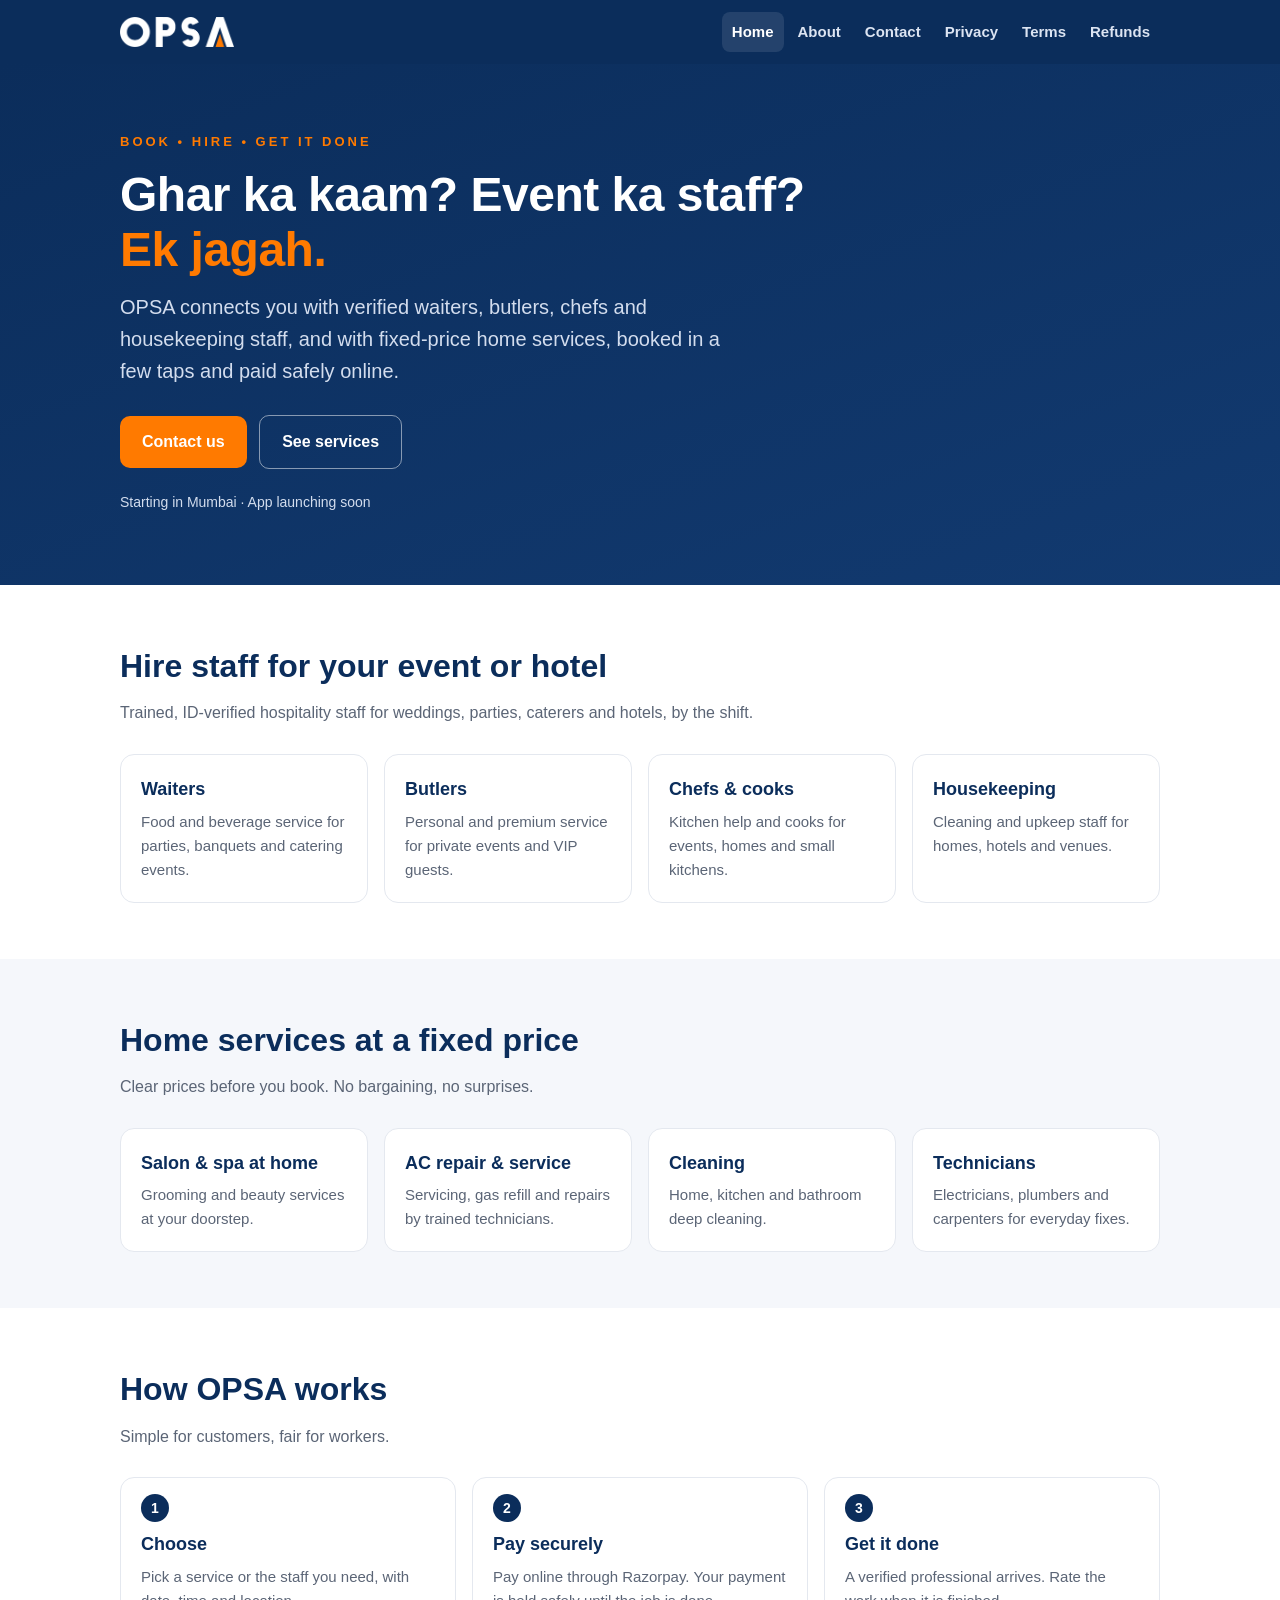
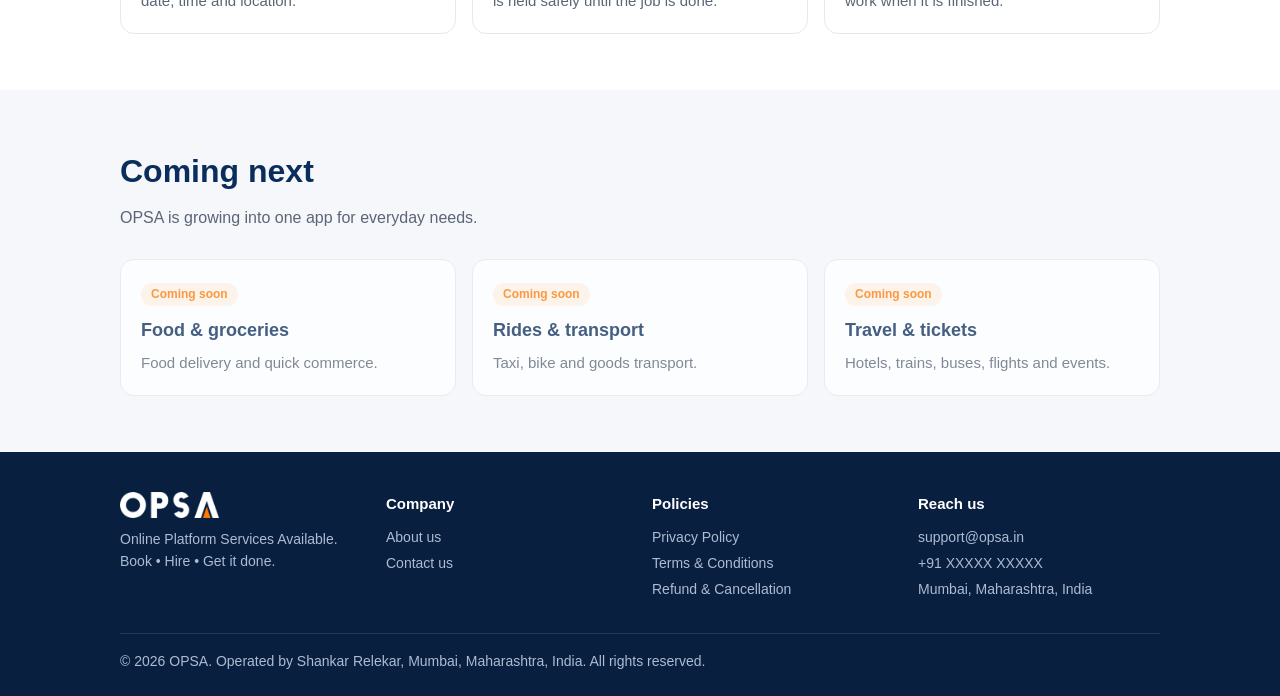
==== index.html @ ea5146d2 "Add OPSA website (home, about, contact, policies) Co-Authored-By: Claude Opus 5.5 <noreply@anthropic" ====
<!doctype html>
<html lang="en">
<head>
<meta charset="utf-8">
<meta name="viewport" content="width=device-width,initial-scale=1">
<title>OPSA | Book, hire and get it done</title>
<meta name="description" content="OPSA lets you book verified hospitality staff and fixed-price home services in a few taps.">
<link rel="icon" href="assets/favicon.png">
<link rel="apple-touch-icon" href="assets/apple-touch-icon.png">
<link rel="stylesheet" href="style.css">
</head>
<body>
<header class="site"><div class="wrap">
  <a class="brand" href="index.html" aria-label="OPSA home"><img src="assets/logo-white.png" alt="OPSA"></a>
  <button class="menu-btn" onclick="document.querySelector('nav.main').classList.toggle('open')">Menu</button>
  <nav class="main"><a href="index.html" aria-current="page">Home</a><a href="about.html">About</a><a href="contact.html">Contact</a><a href="privacy.html">Privacy</a><a href="terms.html">Terms</a><a href="refund.html">Refunds</a></nav>
</div></header>
<main>

<section class="hero"><div class="wrap">
  <div class="tagline">BOOK &bull; HIRE &bull; GET IT DONE</div>
  <h1>Ghar ka kaam? Event ka staff?<br><span>Ek jagah.</span></h1>
  <p class="lead">OPSA connects you with verified waiters, butlers, chefs and housekeeping staff, and with
  fixed-price home services, booked in a few taps and paid safely online.</p>
  <a class="btn" href="contact.html">Contact us</a>
  <a class="btn ghost" href="#services">See services</a>
  <div class="badge">Starting in Mumbai &middot; App launching soon</div>
</div></section>

<section id="services"><div class="wrap">
  <h2>Hire staff for your event or hotel</h2>
  <p class="sub">Trained, ID-verified hospitality staff for weddings, parties, caterers and hotels, by the shift.</p>
  <div class="grid">
    <div class="card"><h3>Waiters</h3><p>Food and beverage service for parties, banquets and catering events.</p></div>
    <div class="card"><h3>Butlers</h3><p>Personal and premium service for private events and VIP guests.</p></div>
    <div class="card"><h3>Chefs &amp; cooks</h3><p>Kitchen help and cooks for events, homes and small kitchens.</p></div>
    <div class="card"><h3>Housekeeping</h3><p>Cleaning and upkeep staff for homes, hotels and venues.</p></div>
  </div>
</div></section>

<section class="alt"><div class="wrap">
  <h2>Home services at a fixed price</h2>
  <p class="sub">Clear prices before you book. No bargaining, no surprises.</p>
  <div class="grid">
    <div class="card"><h3>Salon &amp; spa at home</h3><p>Grooming and beauty services at your doorstep.</p></div>
    <div class="card"><h3>AC repair &amp; service</h3><p>Servicing, gas refill and repairs by trained technicians.</p></div>
    <div class="card"><h3>Cleaning</h3><p>Home, kitchen and bathroom deep cleaning.</p></div>
    <div class="card"><h3>Technicians</h3><p>Electricians, plumbers and carpenters for everyday fixes.</p></div>
  </div>
</div></section>

<section><div class="wrap">
  <h2>How OPSA works</h2>
  <p class="sub">Simple for customers, fair for workers.</p>
  <div class="steps">
    <div class="card"><h3>Choose</h3><p>Pick a service or the staff you need, with date, time and location.</p></div>
    <div class="card"><h3>Pay securely</h3><p>Pay online through Razorpay. Your payment is held safely until the job is done.</p></div>
    <div class="card"><h3>Get it done</h3><p>A verified professional arrives. Rate the work when it is finished.</p></div>
  </div>
</div></section>

<section class="alt"><div class="wrap">
  <h2>Coming next</h2>
  <p class="sub">OPSA is growing into one app for everyday needs.</p>
  <div class="grid soon">
    <div class="card"><span class="tag">Coming soon</span><h3>Food &amp; groceries</h3><p>Food delivery and quick commerce.</p></div>
    <div class="card"><span class="tag">Coming soon</span><h3>Rides &amp; transport</h3><p>Taxi, bike and goods transport.</p></div>
    <div class="card"><span class="tag">Coming soon</span><h3>Travel &amp; tickets</h3><p>Hotels, trains, buses, flights and events.</p></div>
  </div>
</div></section>

</main>
<footer class="site"><div class="wrap">
  <div class="cols">
    <div><img src="assets/logo-white.png" alt="OPSA"><div>Online Platform Services Available.<br>Book &bull; Hire &bull; Get it done.</div></div>
    <div><h4>Company</h4><a href="about.html">About us</a><a href="contact.html">Contact us</a></div>
    <div><h4>Policies</h4><a href="privacy.html">Privacy Policy</a><a href="terms.html">Terms &amp; Conditions</a><a href="refund.html">Refund &amp; Cancellation</a></div>
    <div><h4>Reach us</h4><a href="mailto:support@opsa.in">support@opsa.in</a><a href="tel:+91XXXXXXXXXX">+91 XXXXX XXXXX</a><span>Mumbai, Maharashtra, India</span></div>
  </div>
  <div class="legal">&copy; 2026 OPSA. Operated by Shankar Relekar, Mumbai, Maharashtra, India. All rights reserved.</div>
</div></footer>
</body>
</html>
---- style.css ----
:root{
  --navy:#0B2D5B; --navy-2:#123A70; --orange:#FF7A00; --orange-dark:#E06A00;
  --ink:#14213D; --muted:#5B6576; --line:#E4E8EF; --bg:#FFFFFF; --soft:#F5F7FB;
}
*{box-sizing:border-box}
html{-webkit-text-size-adjust:100%}
body{margin:0;font-family:-apple-system,BlinkMacSystemFont,"Segoe UI",Roboto,"Helvetica Neue",Arial,sans-serif;color:var(--ink);background:var(--bg);line-height:1.6;font-size:16px}
a{color:var(--navy-2)}
img{max-width:100%;display:block}
.wrap{max-width:1080px;margin:0 auto;padding:0 20px}

/* header */
header.site{background:var(--navy);position:sticky;top:0;z-index:10}
header.site .wrap{display:flex;align-items:center;justify-content:space-between;gap:16px;min-height:64px}
.brand img{height:30px;width:auto}
nav.main{display:flex;gap:4px;flex-wrap:wrap}
nav.main a{color:#DCE4F2;text-decoration:none;font-weight:600;font-size:15px;padding:8px 10px;border-radius:8px}
nav.main a:hover,nav.main a[aria-current="page"]{color:#fff;background:rgba(255,255,255,.1)}
.menu-btn{display:none;background:none;border:1px solid rgba(255,255,255,.3);color:#fff;border-radius:8px;padding:6px 10px;font-size:15px}
@media (max-width:760px){
  .menu-btn{display:block}
  nav.main{display:none;position:absolute;left:0;right:0;top:64px;background:var(--navy);flex-direction:column;padding:8px 20px 16px}
  nav.main.open{display:flex}
}

/* hero */
.hero{background:linear-gradient(160deg,var(--navy) 0%,var(--navy-2) 100%);color:#fff;padding:64px 0 72px}
.hero h1{font-size:clamp(30px,5vw,48px);line-height:1.15;margin:0 0 14px;letter-spacing:-.5px}
.hero h1 span{color:var(--orange)}
.hero p.lead{font-size:clamp(17px,2.2vw,20px);color:#D3DDEE;max-width:620px;margin:0 0 28px}
.tagline{display:inline-block;font-weight:800;letter-spacing:3px;font-size:13px;color:var(--orange);margin-bottom:14px}
.btn{display:inline-block;background:var(--orange);color:#fff;text-decoration:none;font-weight:700;padding:13px 22px;border-radius:10px}
.btn:hover{background:var(--orange-dark)}
.btn.ghost{background:transparent;border:1.5px solid rgba(255,255,255,.5);margin-left:8px}
.badge{display:block;margin-top:22px;font-size:14px;color:#D3DDEE}

/* sections */
section{padding:56px 0}
section.alt{background:var(--soft)}
h2{font-size:clamp(24px,3.4vw,32px);margin:0 0 8px;color:var(--navy)}
.sub{color:var(--muted);margin:0 0 28px;max-width:640px}
.grid{display:grid;gap:16px;grid-template-columns:repeat(auto-fit,minmax(220px,1fr))}
.card{background:#fff;border:1px solid var(--line);border-radius:14px;padding:20px}
.card h3{margin:0 0 6px;font-size:18px;color:var(--navy)}
.card p{margin:0;color:var(--muted);font-size:15px}
.card .tag{display:inline-block;font-size:12px;font-weight:700;color:var(--orange);background:#FFF2E5;border-radius:999px;padding:2px 10px;margin-bottom:10px}
.steps{counter-reset:s;display:grid;gap:16px;grid-template-columns:repeat(auto-fit,minmax(220px,1fr))}
.steps .card{position:relative;padding-top:52px}
.steps .card::before{counter-increment:s;content:counter(s);position:absolute;top:16px;left:20px;width:28px;height:28px;border-radius:50%;background:var(--navy);color:#fff;font-weight:700;display:grid;place-items:center;font-size:14px}
.soon{opacity:.75}

/* legal / text pages */
.page-head{background:var(--navy);color:#fff;padding:40px 0}
.page-head h1{margin:0;font-size:clamp(26px,4vw,38px)}
.page-head p{margin:6px 0 0;color:#C9D4E8}
.prose{max-width:780px;padding:40px 20px 64px;margin:0 auto}
.prose h2{font-size:22px;margin:32px 0 8px}
.prose h3{font-size:18px;margin:22px 0 6px;color:var(--navy)}
.prose ul{padding-left:22px}
.prose li{margin:4px 0}
.note{background:#FFF7EE;border-left:4px solid var(--orange);padding:12px 16px;border-radius:6px;color:#5a3a12;font-size:15px}
table.info{border-collapse:collapse;width:100%;margin:12px 0}
table.info td{border:1px solid var(--line);padding:10px 12px;vertical-align:top}
table.info td:first-child{font-weight:600;width:38%;background:var(--soft)}

/* footer */
footer.site{background:#081F40;color:#AEBBD1;padding:40px 0 24px;font-size:14px}
footer.site .cols{display:grid;gap:24px;grid-template-columns:repeat(auto-fit,minmax(180px,1fr))}
footer.site h4{color:#fff;margin:0 0 10px;font-size:15px}
footer.site a{color:#AEBBD1;text-decoration:none;display:block;margin:4px 0}
footer.site a:hover{color:#fff}
footer.site .legal{border-top:1px solid rgba(255,255,255,.1);margin-top:28px;padding-top:16px}
footer.site img{height:26px;width:auto;margin-bottom:10px}
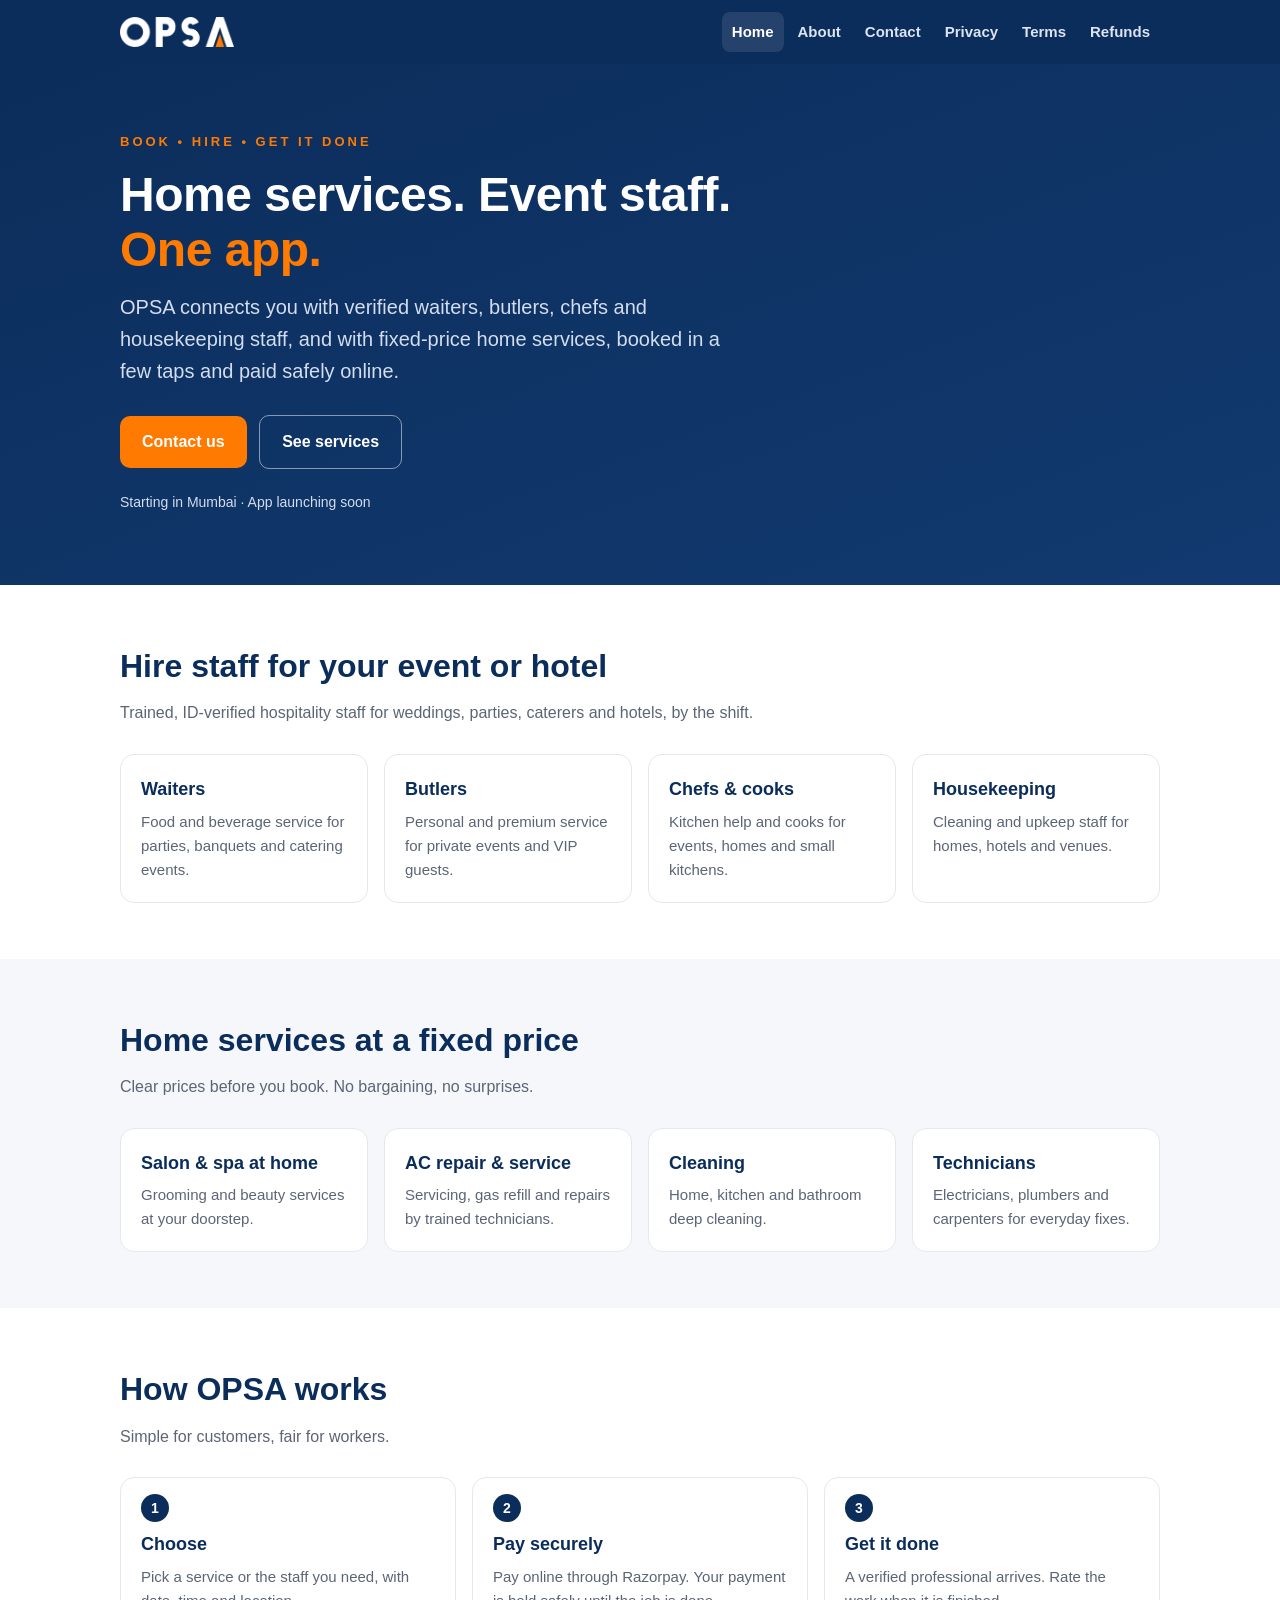
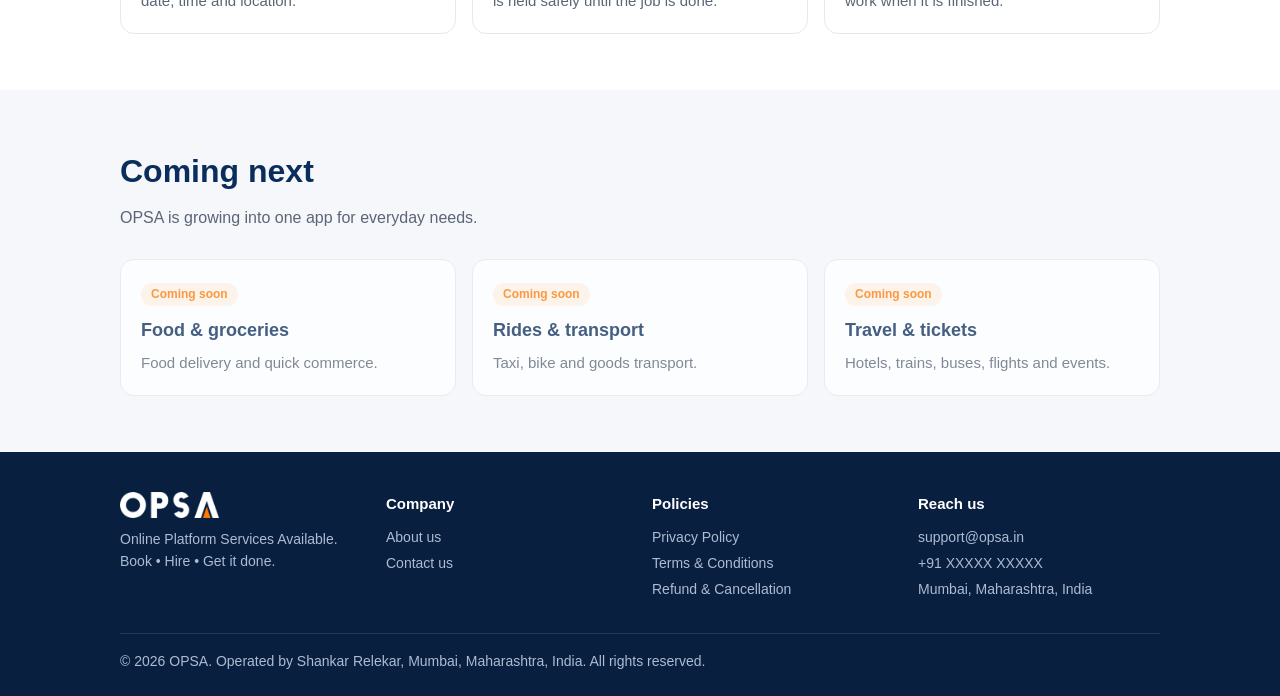
==== commit bb74301c: "Home page headline in English Co-Authored-By: Claude Opus 5.5 <noreply@anthropic.com> Claude-Session" ====
--- a/index.html
+++ b/index.html
@@ -19,7 +19,7 @@
 
 <section class="hero"><div class="wrap">
   <div class="tagline">BOOK &bull; HIRE &bull; GET IT DONE</div>
-  <h1>Ghar ka kaam? Event ka staff?<br><span>Ek jagah.</span></h1>
+  <h1>Home services. Event staff.<br><span>One app.</span></h1>
   <p class="lead">OPSA connects you with verified waiters, butlers, chefs and housekeeping staff, and with
   fixed-price home services, booked in a few taps and paid safely online.</p>
   <a class="btn" href="contact.html">Contact us</a>
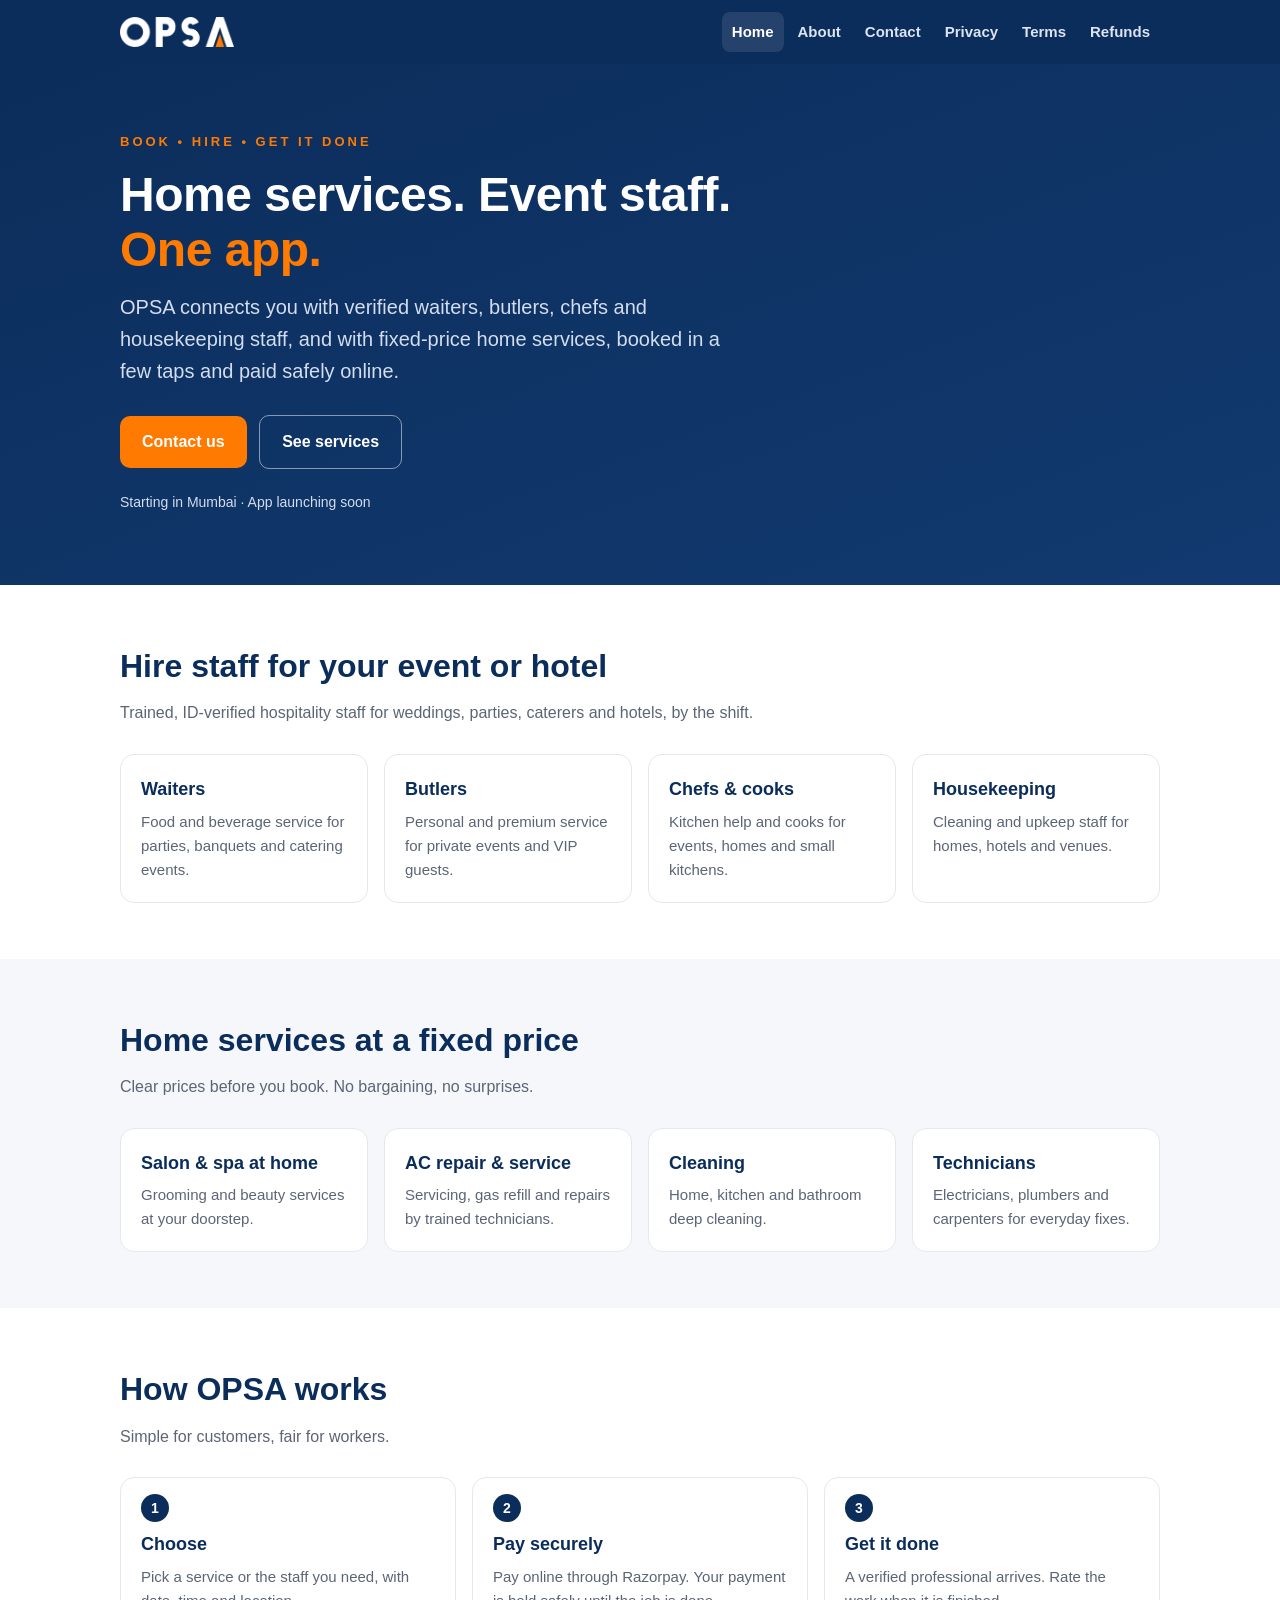
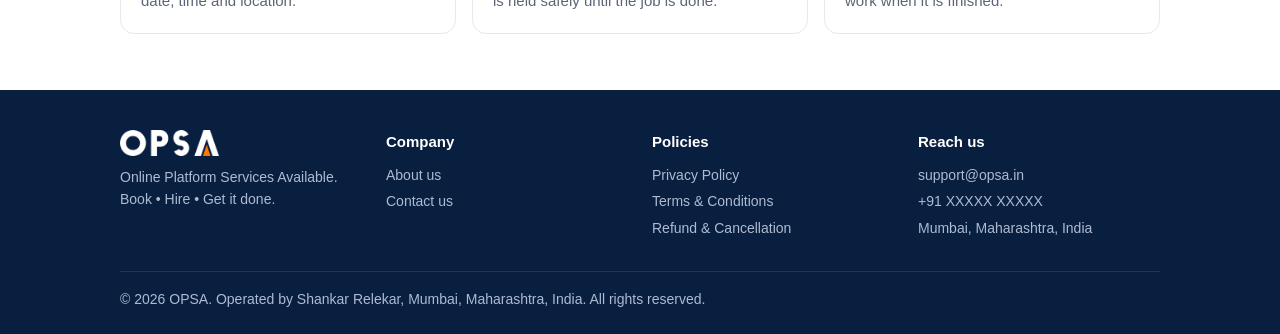
==== commit 94de8faa: "Remove 'Coming next' section from home page Co-Authored-By: Claude Opus 5.5 <noreply@anthropic.com> " ====
--- a/index.html
+++ b/index.html
@@ -59,15 +59,6 @@
   </div>
 </div></section>
 
-<section class="alt"><div class="wrap">
-  <h2>Coming next</h2>
-  <p class="sub">OPSA is growing into one app for everyday needs.</p>
-  <div class="grid soon">
-    <div class="card"><span class="tag">Coming soon</span><h3>Food &amp; groceries</h3><p>Food delivery and quick commerce.</p></div>
-    <div class="card"><span class="tag">Coming soon</span><h3>Rides &amp; transport</h3><p>Taxi, bike and goods transport.</p></div>
-    <div class="card"><span class="tag">Coming soon</span><h3>Travel &amp; tickets</h3><p>Hotels, trains, buses, flights and events.</p></div>
-  </div>
-</div></section>
 
 </main>
 <footer class="site"><div class="wrap">
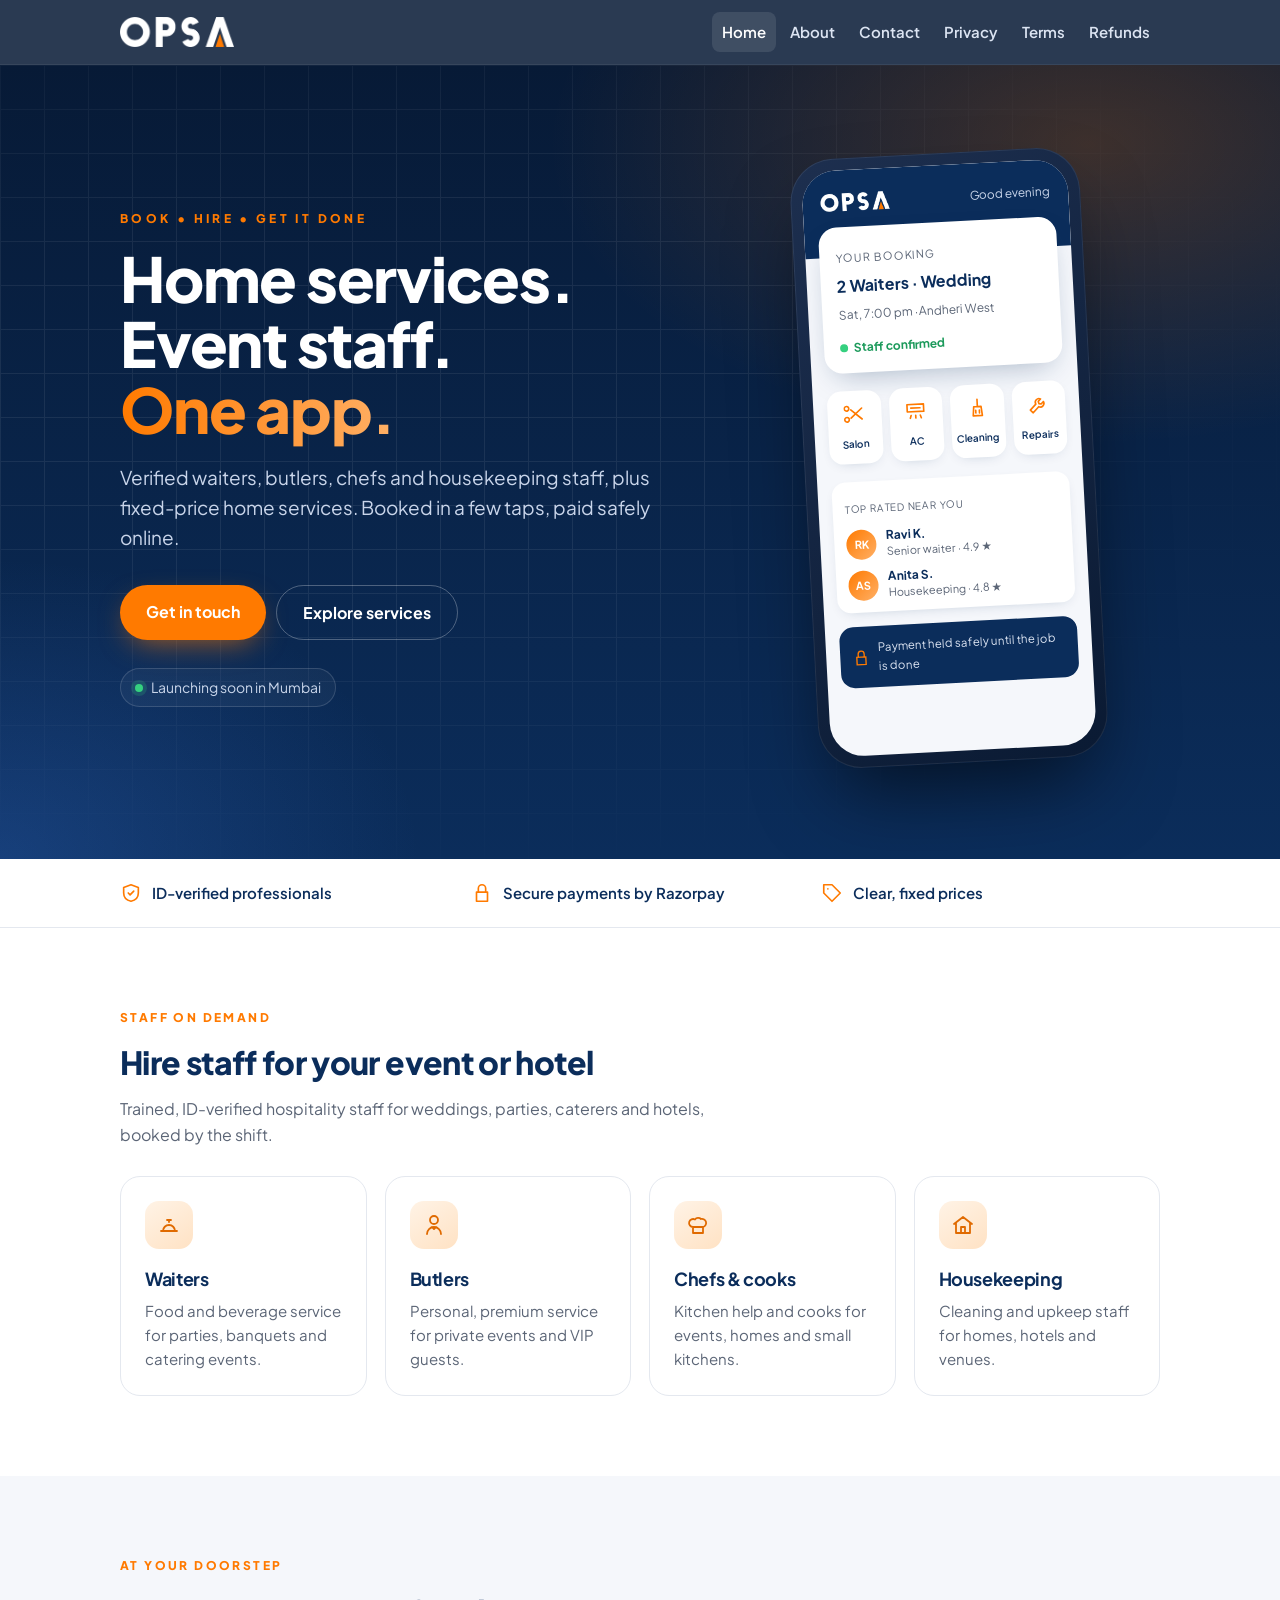
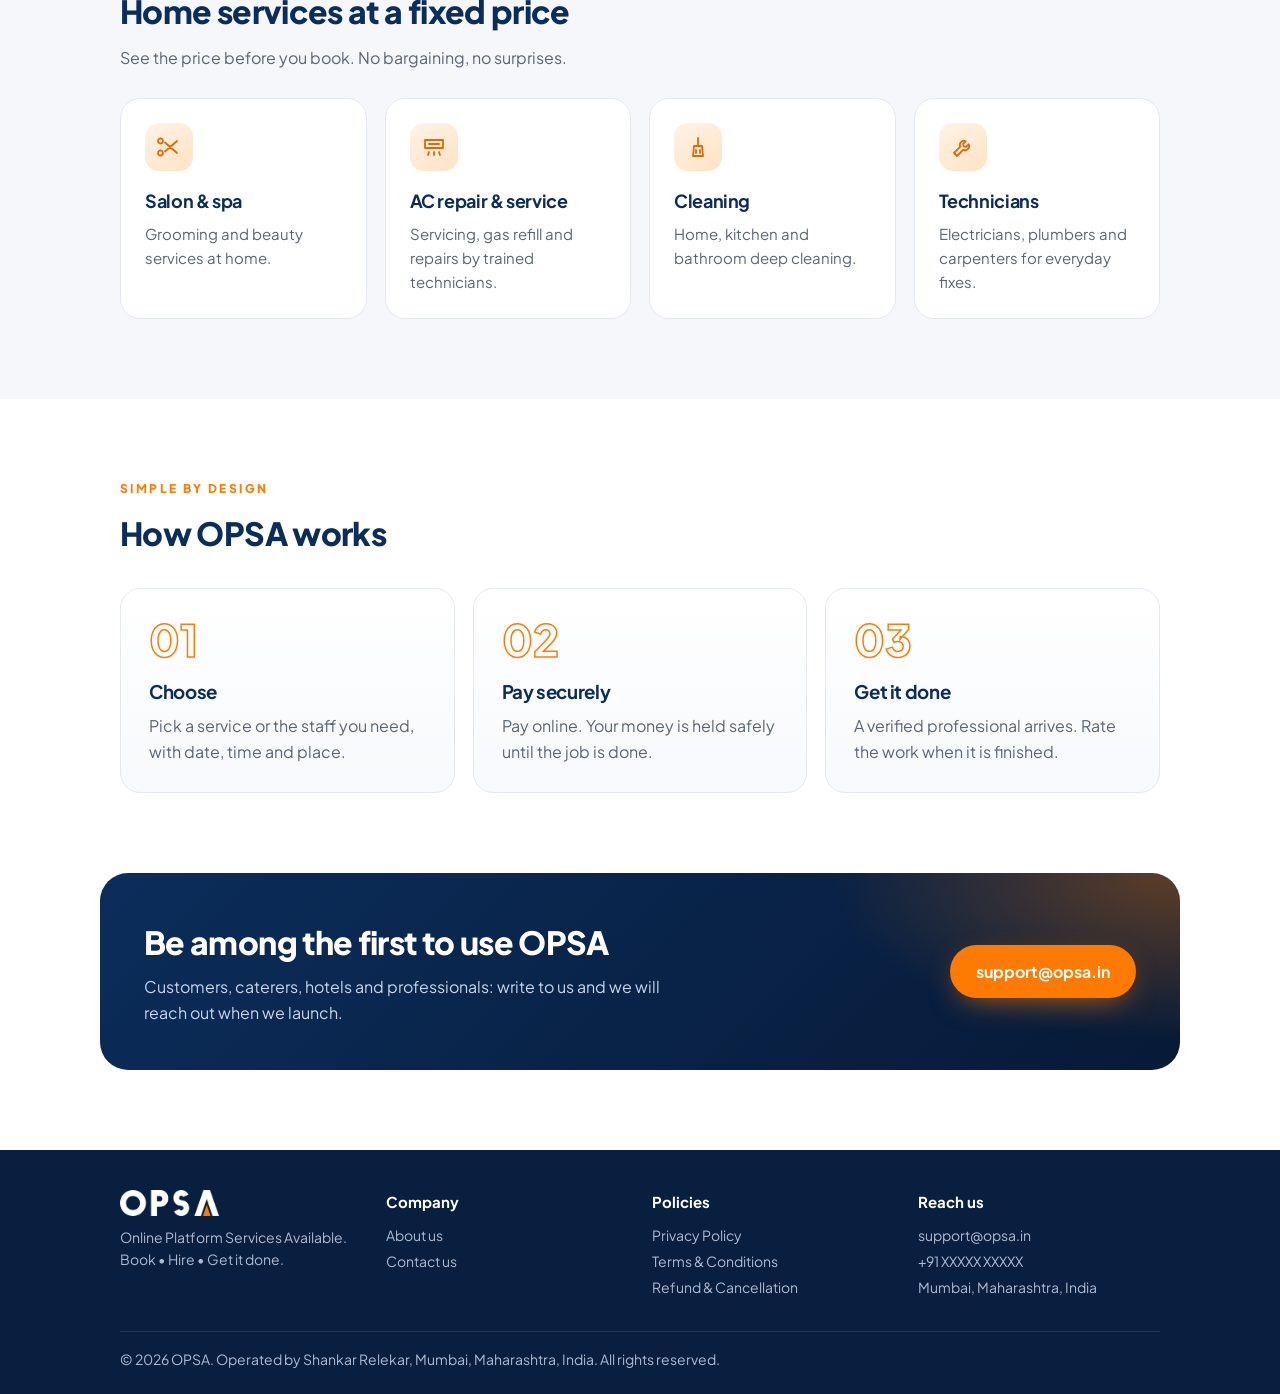
==== commit 5aedf42c: "Premium home page redesign New type (Plus Jakarta Sans), glowing hero with app mockup, trust strip, " ====
--- a/index.html
+++ b/index.html
@@ -7,6 +7,8 @@
 <meta name="description" content="OPSA lets you book verified hospitality staff and fixed-price home services in a few taps.">
 <link rel="icon" href="assets/favicon.png">
 <link rel="apple-touch-icon" href="assets/apple-touch-icon.png">
+<link rel="preconnect" href="https://fonts.googleapis.com"><link rel="preconnect" href="https://fonts.gstatic.com" crossorigin>
+<link href="https://fonts.googleapis.com/css2?family=Plus+Jakarta+Sans:wght@400;500;600;700;800&display=swap" rel="stylesheet">
 <link rel="stylesheet" href="style.css">
 </head>
 <body>
@@ -17,48 +19,67 @@
 </div></header>
 <main>
 
-<section class="hero"><div class="wrap">
-  <div class="tagline">BOOK &bull; HIRE &bull; GET IT DONE</div>
-  <h1>Home services. Event staff.<br><span>One app.</span></h1>
-  <p class="lead">OPSA connects you with verified waiters, butlers, chefs and housekeeping staff, and with
-  fixed-price home services, booked in a few taps and paid safely online.</p>
-  <a class="btn" href="contact.html">Contact us</a>
-  <a class="btn ghost" href="#services">See services</a>
-  <div class="badge">Starting in Mumbai &middot; App launching soon</div>
+<section class="hero2"><div class="wrap hero-grid">
+  <div>
+    <div class="eyebrow">BOOK &bull; HIRE &bull; GET IT DONE</div>
+    <h1>Home services. Event staff.<br><span>One app.</span></h1>
+    <p class="lead">Verified waiters, butlers, chefs and housekeeping staff, plus fixed-price home services. Booked in a few taps, paid safely online.</p>
+    <div class="ctas"><a class="btn" href="contact.html">Get in touch</a><a class="btn ghost" href="#services">Explore services</a></div>
+    <div class="pill"><span class="dot"></span>Launching soon in Mumbai</div>
+  </div>
+  <div class="phone" aria-hidden="true"><div class="screen">
+    <div class="ph-top"><img src="assets/logo-white.png" alt=""><span>Good evening</span></div>
+    <div class="ph-card"><small>Your booking</small><b>2 Waiters &middot; Wedding</b><span>Sat, 7:00 pm &middot; Andheri West</span><div class="ph-status"><i></i>Staff confirmed</div></div>
+    <div class="ph-row"><div><svg viewBox="0 0 24 24" aria-hidden="true"><path d="M6 6a2.5 2.5 0 1 0 0 .01M6 18a2.5 2.5 0 1 0 0 .01M8 7.5L20 18M8 16.5L20 6"/></svg><em>Salon</em></div><div><svg viewBox="0 0 24 24" aria-hidden="true"><path d="M3 5h18v8H3zM7 17l-1 3M12 17v3M17 17l1 3M7 9h10"/></svg><em>AC</em></div><div><svg viewBox="0 0 24 24" aria-hidden="true"><path d="M12 3v8M8 11h8l1 10H7zM10 15v3M14 15v3"/></svg><em>Cleaning</em></div><div><svg viewBox="0 0 24 24" aria-hidden="true"><path d="M14.7 6.3a4 4 0 0 0-5.4 5.4L3 18l3 3 6.3-6.3a4 4 0 0 0 5.4-5.4l-2.6 2.6-2.4-.6-.6-2.4z"/></svg><em>Repairs</em></div></div>
+    <div class="ph-list"><small>Top rated near you</small><div><span class="av">RK</span><p><b>Ravi K.</b><br>Senior waiter &middot; 4.9 &#9733;</p></div><div><span class="av">AS</span><p><b>Anita S.</b><br>Housekeeping &middot; 4.8 &#9733;</p></div></div>
+    <div class="ph-pay"><svg viewBox="0 0 24 24" aria-hidden="true"><path d="M6 11h12v10H6zM8 11V7a4 4 0 0 1 8 0v4"/></svg>Payment held safely until the job is done</div>
+  </div></div>
 </div></section>
 
+<div class="trust"><div class="wrap trust-row">
+  <div><svg viewBox="0 0 24 24" aria-hidden="true"><path d="M12 3l8 3v6c0 5-3.5 8-8 9-4.5-1-8-4-8-9V6zM9 12l2 2 4-4"/></svg><span>ID-verified professionals</span></div>
+  <div><svg viewBox="0 0 24 24" aria-hidden="true"><path d="M6 11h12v10H6zM8 11V7a4 4 0 0 1 8 0v4"/></svg><span>Secure payments by Razorpay</span></div>
+  <div><svg viewBox="0 0 24 24" aria-hidden="true"><path d="M3 12V3h9l9 9-9 9zM7.5 7.5h.01"/></svg><span>Clear, fixed prices</span></div>
+</div></div>
+
 <section id="services"><div class="wrap">
+  <div class="kicker">Staff on demand</div>
   <h2>Hire staff for your event or hotel</h2>
-  <p class="sub">Trained, ID-verified hospitality staff for weddings, parties, caterers and hotels, by the shift.</p>
-  <div class="grid">
-    <div class="card"><h3>Waiters</h3><p>Food and beverage service for parties, banquets and catering events.</p></div>
-    <div class="card"><h3>Butlers</h3><p>Personal and premium service for private events and VIP guests.</p></div>
-    <div class="card"><h3>Chefs &amp; cooks</h3><p>Kitchen help and cooks for events, homes and small kitchens.</p></div>
-    <div class="card"><h3>Housekeeping</h3><p>Cleaning and upkeep staff for homes, hotels and venues.</p></div>
+  <p class="sub">Trained, ID-verified hospitality staff for weddings, parties, caterers and hotels, booked by the shift.</p>
+  <div class="grid4">
+    <div class="svc"><div class="ico"><svg viewBox="0 0 24 24" aria-hidden="true"><path d="M4 18h16M6 18a6 6 0 0 1 12 0M12 9V7M10 7h4"/></svg></div><h3>Waiters</h3><p>Food and beverage service for parties, banquets and catering events.</p></div>
+    <div class="svc"><div class="ico"><svg viewBox="0 0 24 24" aria-hidden="true"><path d="M12 3a4 4 0 1 1 0 8a4 4 0 0 1 0-8zM5 21a7 7 0 0 1 14 0M10 14l2 2 2-2"/></svg></div><h3>Butlers</h3><p>Personal, premium service for private events and VIP guests.</p></div>
+    <div class="svc"><div class="ico"><svg viewBox="0 0 24 24" aria-hidden="true"><path d="M7 14h10v6H7zM7 14a4 4 0 1 1 2-7.5A4 4 0 0 1 15 6a4 4 0 1 1 2 8"/></svg></div><h3>Chefs &amp; cooks</h3><p>Kitchen help and cooks for events, homes and small kitchens.</p></div>
+    <div class="svc"><div class="ico"><svg viewBox="0 0 24 24" aria-hidden="true"><path d="M3 11l9-7 9 7M5 10v10h14V10M10 20v-6h4v6"/></svg></div><h3>Housekeeping</h3><p>Cleaning and upkeep staff for homes, hotels and venues.</p></div>
   </div>
 </div></section>
 
 <section class="alt"><div class="wrap">
+  <div class="kicker">At your doorstep</div>
   <h2>Home services at a fixed price</h2>
-  <p class="sub">Clear prices before you book. No bargaining, no surprises.</p>
-  <div class="grid">
-    <div class="card"><h3>Salon &amp; spa at home</h3><p>Grooming and beauty services at your doorstep.</p></div>
-    <div class="card"><h3>AC repair &amp; service</h3><p>Servicing, gas refill and repairs by trained technicians.</p></div>
-    <div class="card"><h3>Cleaning</h3><p>Home, kitchen and bathroom deep cleaning.</p></div>
-    <div class="card"><h3>Technicians</h3><p>Electricians, plumbers and carpenters for everyday fixes.</p></div>
+  <p class="sub">See the price before you book. No bargaining, no surprises.</p>
+  <div class="grid4">
+    <div class="svc"><div class="ico"><svg viewBox="0 0 24 24" aria-hidden="true"><path d="M6 6a2.5 2.5 0 1 0 0 .01M6 18a2.5 2.5 0 1 0 0 .01M8 7.5L20 18M8 16.5L20 6"/></svg></div><h3>Salon &amp; spa</h3><p>Grooming and beauty services at home.</p></div>
+    <div class="svc"><div class="ico"><svg viewBox="0 0 24 24" aria-hidden="true"><path d="M3 5h18v8H3zM7 17l-1 3M12 17v3M17 17l1 3M7 9h10"/></svg></div><h3>AC repair &amp; service</h3><p>Servicing, gas refill and repairs by trained technicians.</p></div>
+    <div class="svc"><div class="ico"><svg viewBox="0 0 24 24" aria-hidden="true"><path d="M12 3v8M8 11h8l1 10H7zM10 15v3M14 15v3"/></svg></div><h3>Cleaning</h3><p>Home, kitchen and bathroom deep cleaning.</p></div>
+    <div class="svc"><div class="ico"><svg viewBox="0 0 24 24" aria-hidden="true"><path d="M14.7 6.3a4 4 0 0 0-5.4 5.4L3 18l3 3 6.3-6.3a4 4 0 0 0 5.4-5.4l-2.6 2.6-2.4-.6-.6-2.4z"/></svg></div><h3>Technicians</h3><p>Electricians, plumbers and carpenters for everyday fixes.</p></div>
   </div>
 </div></section>
 
 <section><div class="wrap">
+  <div class="kicker">Simple by design</div>
   <h2>How OPSA works</h2>
-  <p class="sub">Simple for customers, fair for workers.</p>
-  <div class="steps">
-    <div class="card"><h3>Choose</h3><p>Pick a service or the staff you need, with date, time and location.</p></div>
-    <div class="card"><h3>Pay securely</h3><p>Pay online through Razorpay. Your payment is held safely until the job is done.</p></div>
-    <div class="card"><h3>Get it done</h3><p>A verified professional arrives. Rate the work when it is finished.</p></div>
+  <div class="flow">
+    <div><b>01</b><h3>Choose</h3><p>Pick a service or the staff you need, with date, time and place.</p></div>
+    <div><b>02</b><h3>Pay securely</h3><p>Pay online. Your money is held safely until the job is done.</p></div>
+    <div><b>03</b><h3>Get it done</h3><p>A verified professional arrives. Rate the work when it is finished.</p></div>
   </div>
 </div></section>
 
+<section class="cta-band"><div class="wrap cta-inner">
+  <div><h2>Be among the first to use OPSA</h2><p>Customers, caterers, hotels and professionals: write to us and we will reach out when we launch.</p></div>
+  <a class="btn" href="mailto:support@opsa.in">support@opsa.in</a>
+</div></section>
 
 </main>
 <footer class="site"><div class="wrap">
--- a/style.css
+++ b/style.css
@@ -4,7 +4,7 @@
 }
 *{box-sizing:border-box}
 html{-webkit-text-size-adjust:100%}
-body{margin:0;font-family:-apple-system,BlinkMacSystemFont,"Segoe UI",Roboto,"Helvetica Neue",Arial,sans-serif;color:var(--ink);background:var(--bg);line-height:1.6;font-size:16px}
+body{margin:0;font-family:"Plus Jakarta Sans",-apple-system,BlinkMacSystemFont,"Segoe UI",Roboto,"Helvetica Neue",Arial,sans-serif;color:var(--ink);background:var(--bg);line-height:1.6;font-size:16px}
 a{color:var(--navy-2)}
 img{max-width:100%;display:block}
 .wrap{max-width:1080px;margin:0 auto;padding:0 20px}
@@ -71,3 +71,103 @@
 footer.site a:hover{color:#fff}
 footer.site .legal{border-top:1px solid rgba(255,255,255,.1);margin-top:28px;padding-top:16px}
 footer.site img{height:26px;width:auto;margin-bottom:10px}
+
+/* ===== premium home ===== */
+h1,h2,h3{letter-spacing:-.02em}
+header.site{background:rgba(8,26,54,.86);backdrop-filter:saturate(160%) blur(12px);-webkit-backdrop-filter:saturate(160%) blur(12px);border-bottom:1px solid rgba(255,255,255,.06)}
+.btn{border-radius:999px;padding:14px 26px;box-shadow:0 10px 30px -10px rgba(255,122,0,.7);transition:transform .2s,box-shadow .2s,background .2s}
+.btn:hover{transform:translateY(-2px);box-shadow:0 16px 36px -12px rgba(255,122,0,.8)}
+.btn.ghost{box-shadow:none;border:1.5px solid rgba(255,255,255,.28);margin-left:10px}
+.btn.ghost:hover{background:rgba(255,255,255,.08)}
+
+.hero2{position:relative;overflow:hidden;color:#fff;padding:88px 0 96px;
+  background:radial-gradient(900px 500px at 85% 10%,rgba(255,122,0,.22),transparent 60%),
+             radial-gradient(700px 500px at 0% 100%,rgba(60,120,220,.25),transparent 60%),
+             linear-gradient(180deg,#071A36 0%,#0B2D5B 100%)}
+.hero2::before{content:"";position:absolute;inset:0;opacity:.07;
+  background-image:linear-gradient(#fff 1px,transparent 1px),linear-gradient(90deg,#fff 1px,transparent 1px);
+  background-size:44px 44px;mask-image:radial-gradient(ellipse at 30% 40%,#000 30%,transparent 75%);-webkit-mask-image:radial-gradient(ellipse at 30% 40%,#000 30%,transparent 75%)}
+.hero-grid{position:relative;display:grid;grid-template-columns:1.15fr .85fr;gap:48px;align-items:center}
+.eyebrow{font-weight:800;letter-spacing:.28em;font-size:12px;color:var(--orange);margin-bottom:18px}
+.hero2 h1{font-size:clamp(36px,5.6vw,62px);line-height:1.05;margin:0 0 20px;font-weight:800}
+.hero2 h1 span{background:linear-gradient(90deg,#FF7A00,#FFB066);-webkit-background-clip:text;background-clip:text;color:transparent}
+.hero2 .lead{font-size:clamp(17px,2vw,19px);color:#C9D5EA;max-width:540px;margin:0 0 32px}
+.ctas{display:flex;flex-wrap:wrap;gap:10px}
+.ctas .btn.ghost{margin-left:0}
+.pill{display:inline-flex;align-items:center;gap:8px;margin-top:28px;font-size:14px;color:#C9D5EA;border:1px solid rgba(255,255,255,.14);border-radius:999px;padding:7px 14px;background:rgba(255,255,255,.04)}
+.dot{width:8px;height:8px;border-radius:50%;background:#35D07F;box-shadow:0 0 0 4px rgba(53,208,127,.18)}
+
+/* phone mockup */
+.phone{justify-self:center;width:290px;height:610px;border-radius:44px;padding:12px;background:linear-gradient(145deg,#1d2f4f,#0a1a33);box-shadow:0 40px 80px -20px rgba(0,0,0,.6),inset 0 0 0 1px rgba(255,255,255,.08);transform:rotate(-3deg)}
+.screen{height:100%;border-radius:34px;background:#F5F7FB;overflow:hidden;color:var(--ink)}
+.ph-top{background:var(--navy);padding:22px 18px 46px;display:flex;justify-content:space-between;align-items:center}
+.ph-top img{height:18px;width:auto}
+.ph-top span{color:#C9D5EA;font-size:12px}
+.ph-card{margin:-30px 14px 0;background:#fff;border-radius:18px;padding:16px;box-shadow:0 12px 30px -12px rgba(11,45,91,.35)}
+.ph-card small{color:var(--muted);font-size:11px;text-transform:uppercase;letter-spacing:.08em}
+.ph-card b{display:block;margin:4px 0 2px;color:var(--navy)}
+.ph-card span{font-size:12px;color:var(--muted)}
+.ph-status{margin-top:12px;font-size:12px;font-weight:700;color:#1C9A5B;display:flex;align-items:center;gap:6px}
+.ph-status i{width:8px;height:8px;border-radius:50%;background:#35D07F}
+.ph-row{display:grid;grid-template-columns:repeat(4,1fr);gap:8px;margin:18px 14px}
+.ph-row div{background:#fff;border-radius:14px;padding:12px 4px;text-align:center;box-shadow:0 4px 14px -8px rgba(11,45,91,.3)}
+.ph-row svg{width:22px;height:22px;stroke:var(--orange);fill:none;stroke-width:1.8;stroke-linecap:round;stroke-linejoin:round}
+.ph-row em{display:block;font-style:normal;font-size:10px;font-weight:600;margin-top:4px;color:var(--navy)}
+.ph-pay{margin:0 14px;background:var(--navy);color:#DCE4F2;border-radius:14px;padding:12px;font-size:11.5px;display:flex;gap:8px;align-items:center}
+.ph-pay svg{flex:none;width:18px;height:18px;stroke:var(--orange);fill:none;stroke-width:1.8}
+
+/* trust strip */
+.trust{background:#fff;border-bottom:1px solid var(--line)}
+.trust-row{display:grid;grid-template-columns:repeat(3,1fr);gap:12px;padding-top:22px;padding-bottom:22px}
+.trust-row div{display:flex;align-items:center;gap:10px;font-weight:600;color:var(--navy);font-size:15px}
+.trust-row svg{width:22px;height:22px;flex:none;stroke:var(--orange);fill:none;stroke-width:1.8;stroke-linecap:round;stroke-linejoin:round}
+
+/* sections */
+section{padding:80px 0}
+.kicker{font-size:12px;font-weight:800;letter-spacing:.2em;text-transform:uppercase;color:var(--orange);margin-bottom:10px}
+h2{font-weight:800}
+.grid4{display:grid;gap:18px;grid-template-columns:repeat(4,1fr)}
+.svc{background:#fff;border:1px solid var(--line);border-radius:20px;padding:24px;transition:transform .25s,box-shadow .25s,border-color .25s}
+.svc:hover{transform:translateY(-4px);box-shadow:0 22px 40px -22px rgba(11,45,91,.35);border-color:#D3DBE8}
+.ico{width:48px;height:48px;border-radius:14px;display:grid;place-items:center;background:linear-gradient(145deg,#FFF3E6,#FFE2C4);margin-bottom:16px}
+.ico svg{width:24px;height:24px;stroke:#E06A00;fill:none;stroke-width:1.8;stroke-linecap:round;stroke-linejoin:round}
+.svc h3{margin:0 0 6px;font-size:18px;color:var(--navy)}
+.svc p{margin:0;color:var(--muted);font-size:15px}
+
+.flow{display:grid;grid-template-columns:repeat(3,1fr);gap:18px;margin-top:28px}
+.flow div{position:relative;padding:28px;border-radius:20px;background:linear-gradient(180deg,#fff,#F7F9FC);border:1px solid var(--line)}
+.flow b{font-size:44px;line-height:1;font-weight:800;color:transparent;-webkit-text-stroke:1.5px var(--orange)}
+.flow h3{margin:14px 0 6px;color:var(--navy)}
+.flow p{margin:0;color:var(--muted)}
+
+.cta-band{padding:0 0 80px}
+.cta-inner{display:flex;align-items:center;justify-content:space-between;gap:24px;flex-wrap:wrap;border-radius:28px;padding:44px;color:#fff;
+  background:radial-gradient(500px 240px at 100% 0%,rgba(255,122,0,.35),transparent 70%),linear-gradient(135deg,#0B2D5B,#071A36)}
+.cta-inner h2{color:#fff;margin:0 0 6px}
+.cta-inner p{margin:0;color:#C9D5EA;max-width:560px}
+
+@media (max-width:900px){
+  .hero-grid{grid-template-columns:1fr}
+  .phone{margin-top:12px;transform:none;width:280px;height:600px}
+  .grid4{grid-template-columns:repeat(2,1fr)}
+  .flow{grid-template-columns:1fr}
+}
+@media (max-width:560px){
+  .hero2{padding:56px 0 64px}
+  .grid4{grid-template-columns:1fr 1fr;gap:12px}
+  .svc{padding:16px;border-radius:16px}
+  .svc h3{font-size:16px}
+  .svc p{font-size:13.5px}
+  .ico{width:40px;height:40px;margin-bottom:12px}
+  .trust-row{grid-template-columns:1fr}
+  section{padding:56px 0}
+  .cta-inner{padding:28px}
+}
+
+.ph-list{margin:0 14px 14px;background:#fff;border-radius:14px;padding:12px;box-shadow:0 4px 14px -8px rgba(11,45,91,.3)}
+.ph-list small{color:var(--muted);font-size:10px;text-transform:uppercase;letter-spacing:.08em}
+.ph-list div{display:flex;align-items:center;gap:10px;margin-top:10px}
+.ph-list p{margin:0;font-size:11px;color:var(--muted);line-height:1.35}
+.ph-list b{color:var(--navy);font-size:12px}
+.av{width:30px;height:30px;border-radius:50%;display:grid;place-items:center;font-size:11px;font-weight:700;color:#fff;background:linear-gradient(135deg,#FF7A00,#FFB066)}
+@media (max-width:360px){.grid4{grid-template-columns:1fr}}
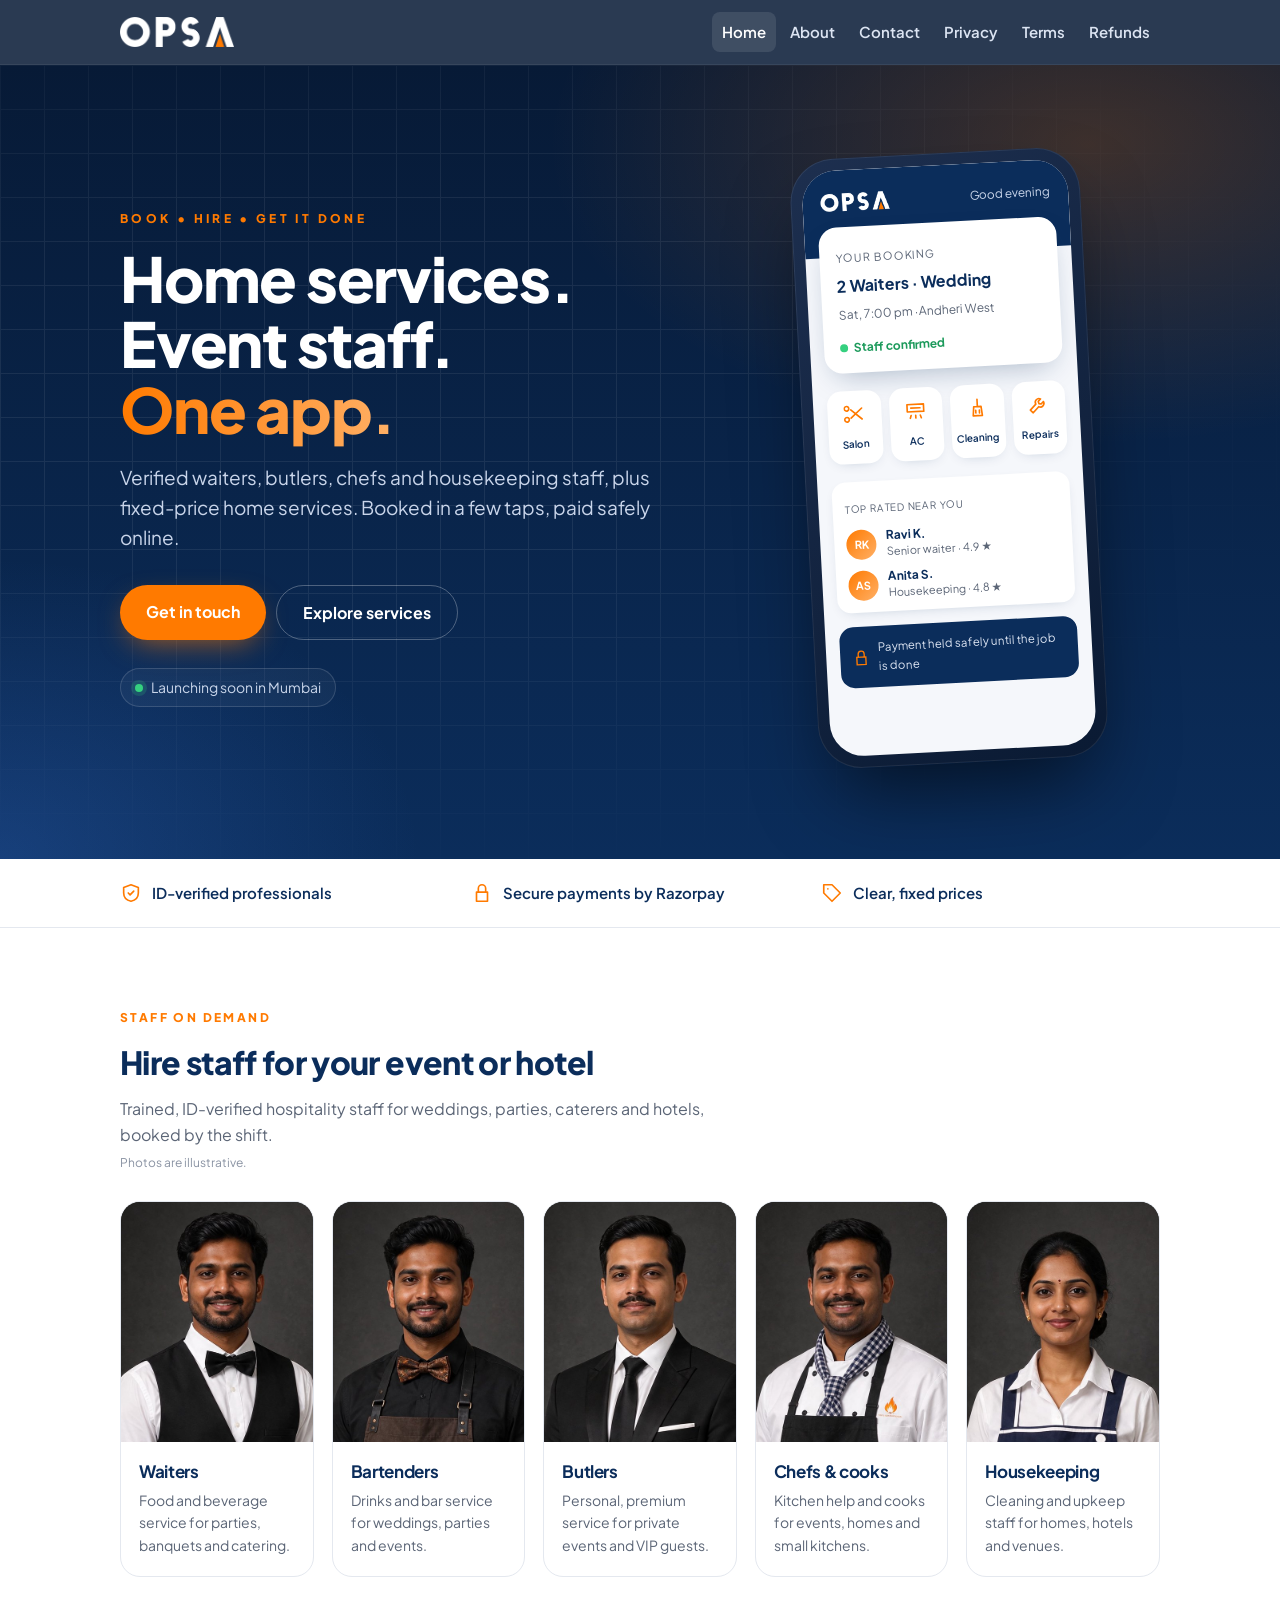
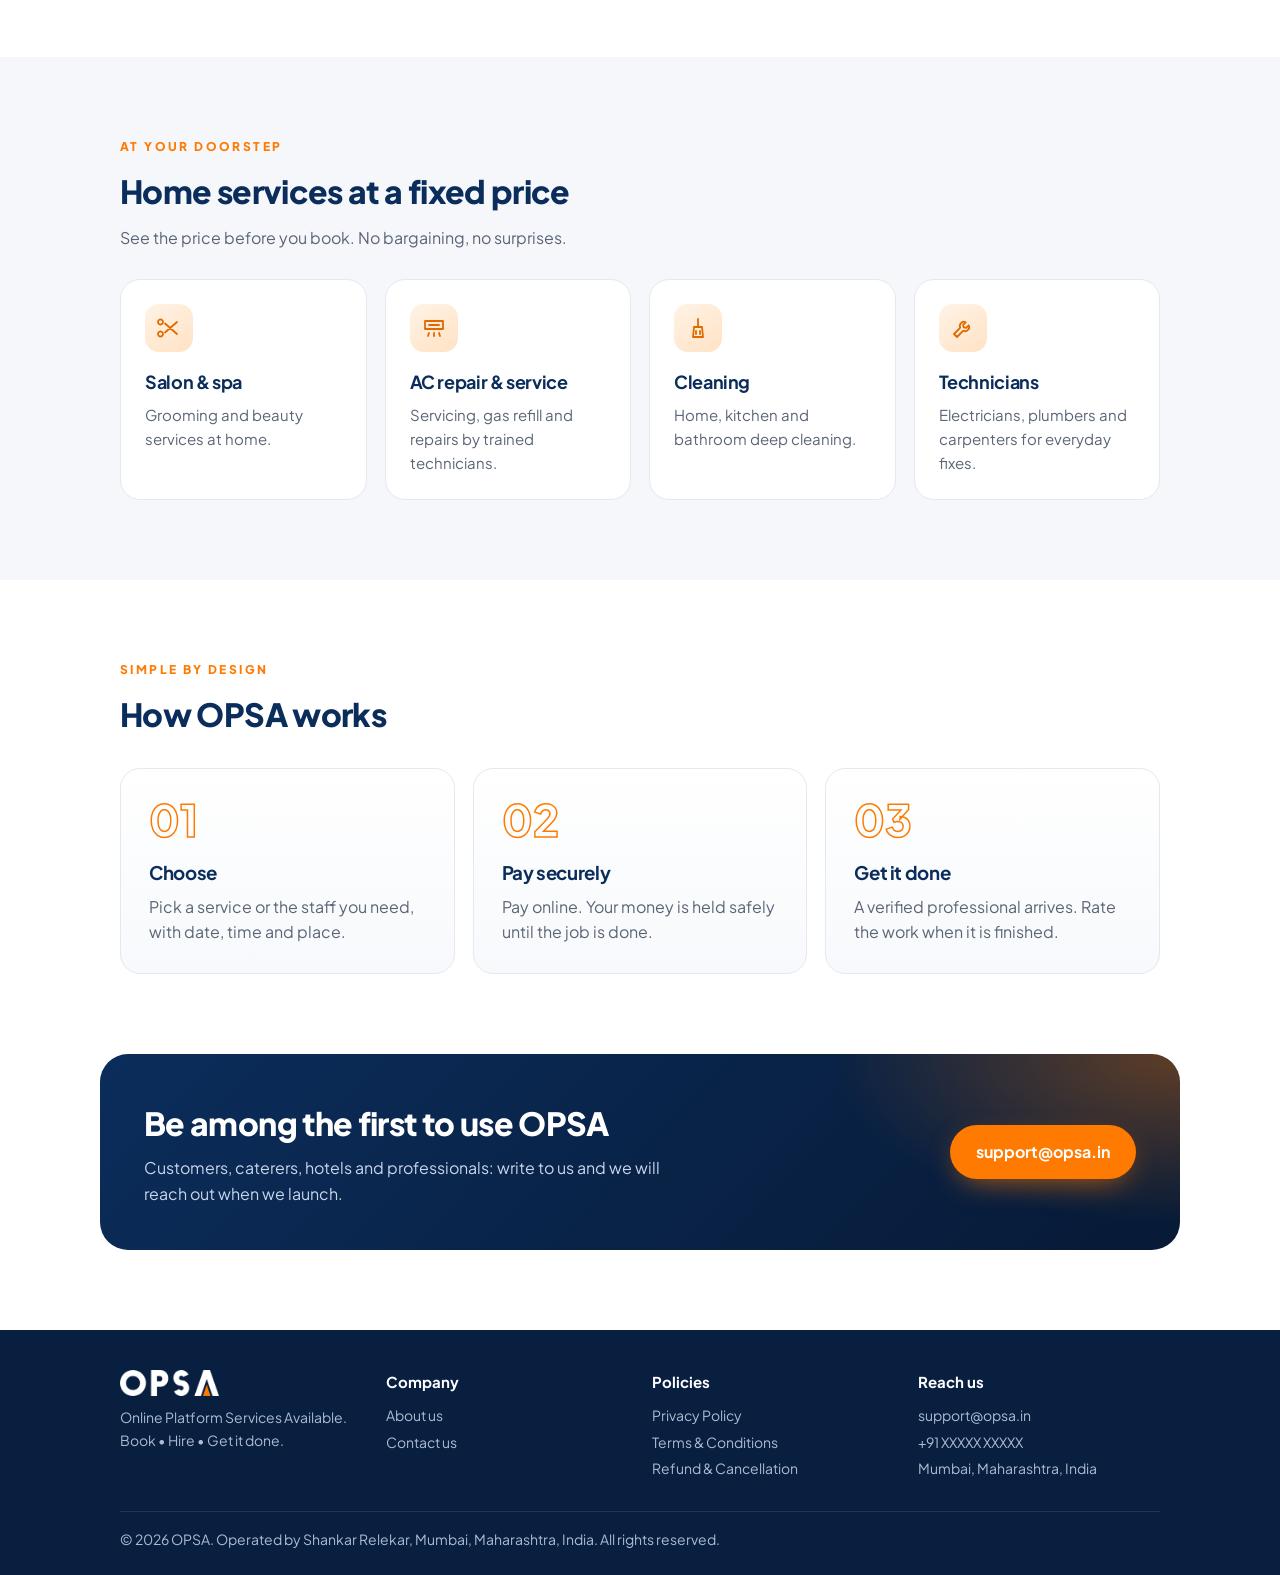
==== commit 1f681175: "Staff section: photo cards for waiters, bartenders, butlers, cooks, housekeeping Co-Authored-By: Cla" ====
--- a/index.html
+++ b/index.html
@@ -45,12 +45,13 @@
 <section id="services"><div class="wrap">
   <div class="kicker">Staff on demand</div>
   <h2>Hire staff for your event or hotel</h2>
-  <p class="sub">Trained, ID-verified hospitality staff for weddings, parties, caterers and hotels, booked by the shift.</p>
-  <div class="grid4">
-    <div class="svc"><div class="ico"><svg viewBox="0 0 24 24" aria-hidden="true"><path d="M4 18h16M6 18a6 6 0 0 1 12 0M12 9V7M10 7h4"/></svg></div><h3>Waiters</h3><p>Food and beverage service for parties, banquets and catering events.</p></div>
-    <div class="svc"><div class="ico"><svg viewBox="0 0 24 24" aria-hidden="true"><path d="M12 3a4 4 0 1 1 0 8a4 4 0 0 1 0-8zM5 21a7 7 0 0 1 14 0M10 14l2 2 2-2"/></svg></div><h3>Butlers</h3><p>Personal, premium service for private events and VIP guests.</p></div>
-    <div class="svc"><div class="ico"><svg viewBox="0 0 24 24" aria-hidden="true"><path d="M7 14h10v6H7zM7 14a4 4 0 1 1 2-7.5A4 4 0 0 1 15 6a4 4 0 1 1 2 8"/></svg></div><h3>Chefs &amp; cooks</h3><p>Kitchen help and cooks for events, homes and small kitchens.</p></div>
-    <div class="svc"><div class="ico"><svg viewBox="0 0 24 24" aria-hidden="true"><path d="M3 11l9-7 9 7M5 10v10h14V10M10 20v-6h4v6"/></svg></div><h3>Housekeeping</h3><p>Cleaning and upkeep staff for homes, hotels and venues.</p></div>
+  <p class="sub">Trained, ID-verified hospitality staff for weddings, parties, caterers and hotels, booked by the shift.<br><small class="note-img">Photos are illustrative.</small></p>
+  <div class="staff-grid">
+    <div class="staff"><img src="assets/staff/waiter.jpg" alt="Waiters" loading="lazy"><div><h3>Waiters</h3><p>Food and beverage service for parties, banquets and catering.</p></div></div>
+    <div class="staff"><img src="assets/staff/bartender.jpg" alt="Bartenders" loading="lazy"><div><h3>Bartenders</h3><p>Drinks and bar service for weddings, parties and events.</p></div></div>
+    <div class="staff"><img src="assets/staff/butler.jpg" alt="Butlers" loading="lazy"><div><h3>Butlers</h3><p>Personal, premium service for private events and VIP guests.</p></div></div>
+    <div class="staff"><img src="assets/staff/cook.jpg" alt="Chefs &amp; cooks" loading="lazy"><div><h3>Chefs &amp; cooks</h3><p>Kitchen help and cooks for events, homes and small kitchens.</p></div></div>
+    <div class="staff"><img src="assets/staff/housekeeper.jpg" alt="Housekeeping" loading="lazy"><div><h3>Housekeeping</h3><p>Cleaning and upkeep staff for homes, hotels and venues.</p></div></div>
   </div>
 </div></section>
 
--- a/style.css
+++ b/style.css
@@ -171,3 +171,13 @@
 .ph-list b{color:var(--navy);font-size:12px}
 .av{width:30px;height:30px;border-radius:50%;display:grid;place-items:center;font-size:11px;font-weight:700;color:#fff;background:linear-gradient(135deg,#FF7A00,#FFB066)}
 @media (max-width:360px){.grid4{grid-template-columns:1fr}}
+.staff-grid{display:grid;gap:18px;grid-template-columns:repeat(5,1fr)}
+.staff{background:#fff;border:1px solid var(--line);border-radius:20px;overflow:hidden;transition:transform .25s,box-shadow .25s}
+.staff:hover{transform:translateY(-4px);box-shadow:0 22px 40px -22px rgba(11,45,91,.4)}
+.staff img{width:100%;aspect-ratio:4/5;object-fit:cover;object-position:top;background:#1f1f1f}
+.staff div{padding:16px 18px 20px}
+.staff h3{margin:0 0 4px;font-size:17px;color:var(--navy)}
+.staff p{margin:0;font-size:14px;color:var(--muted)}
+.note-img{font-size:12px;color:#8A93A3}
+@media (max-width:1000px){.staff-grid{grid-template-columns:repeat(3,1fr)}}
+@media (max-width:560px){.staff-grid{grid-template-columns:1fr 1fr;gap:12px}.staff div{padding:12px}.staff h3{font-size:15px}.staff p{font-size:13px}}
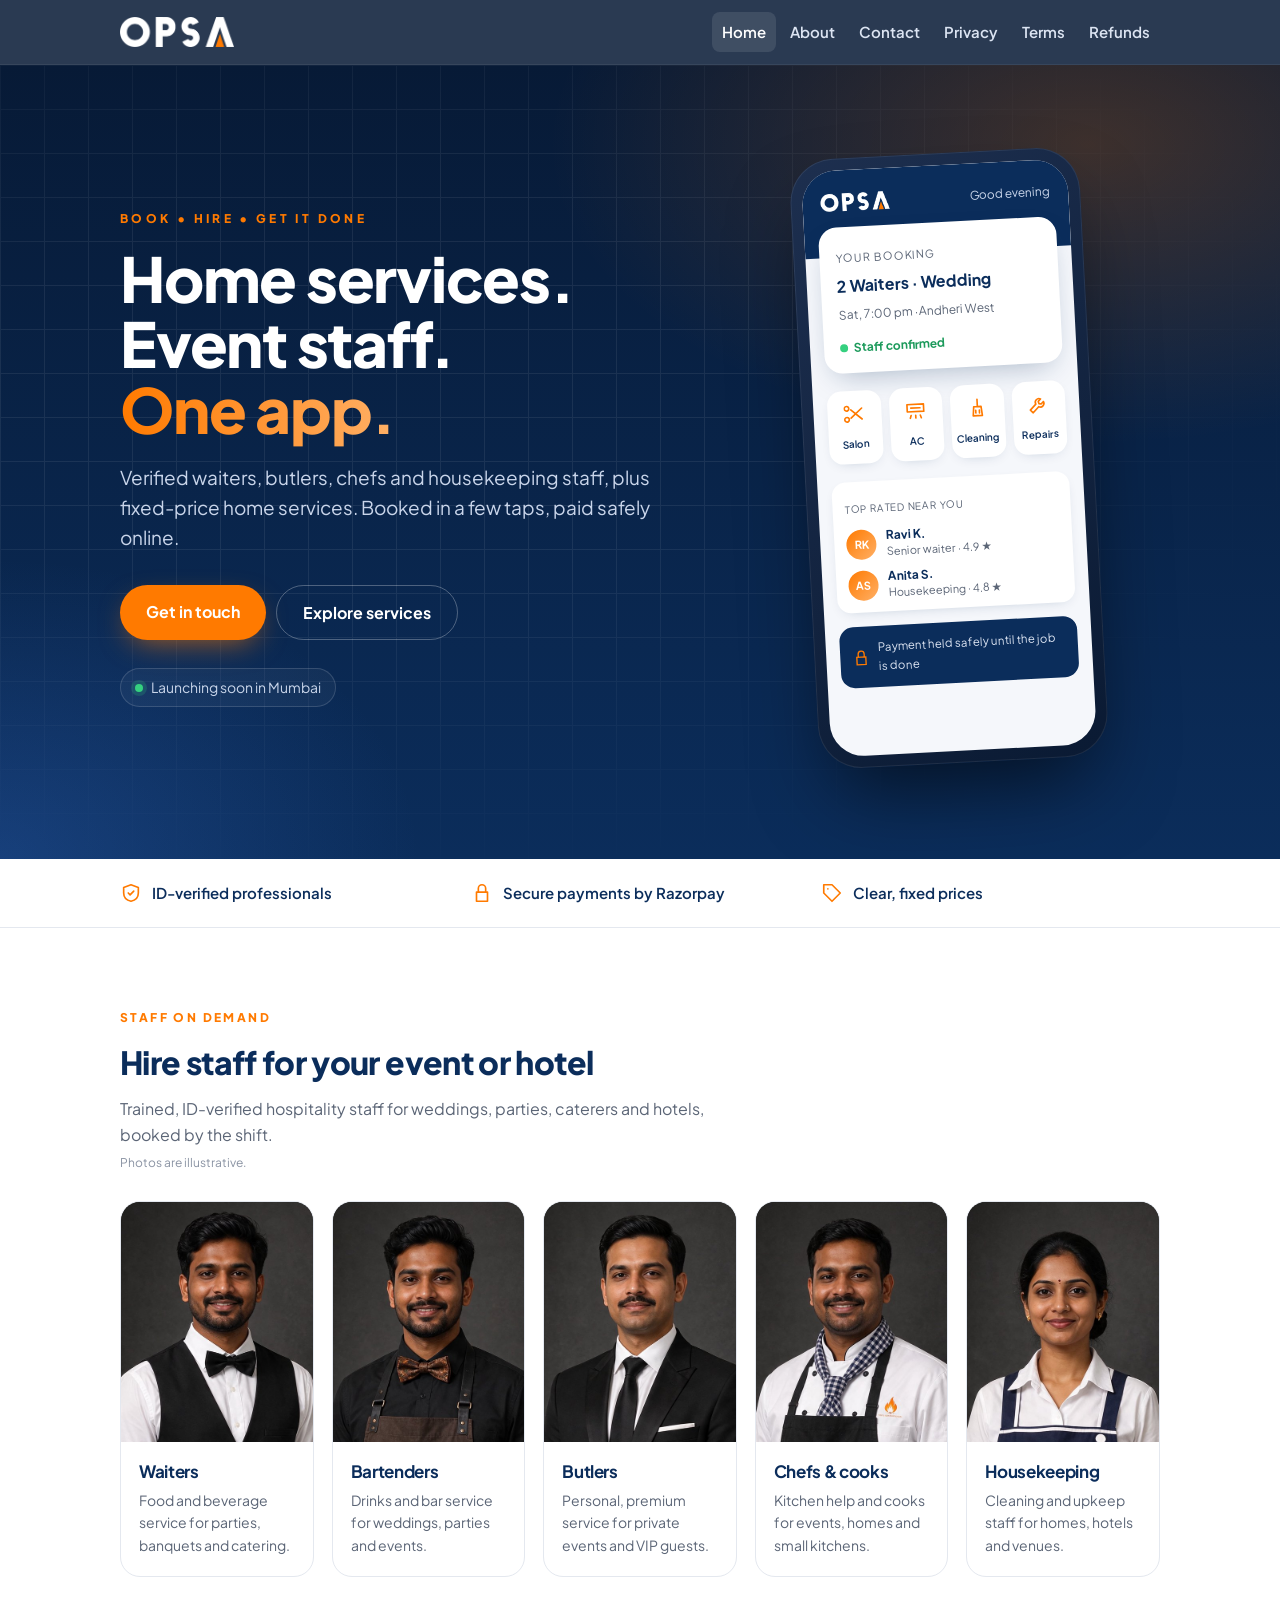
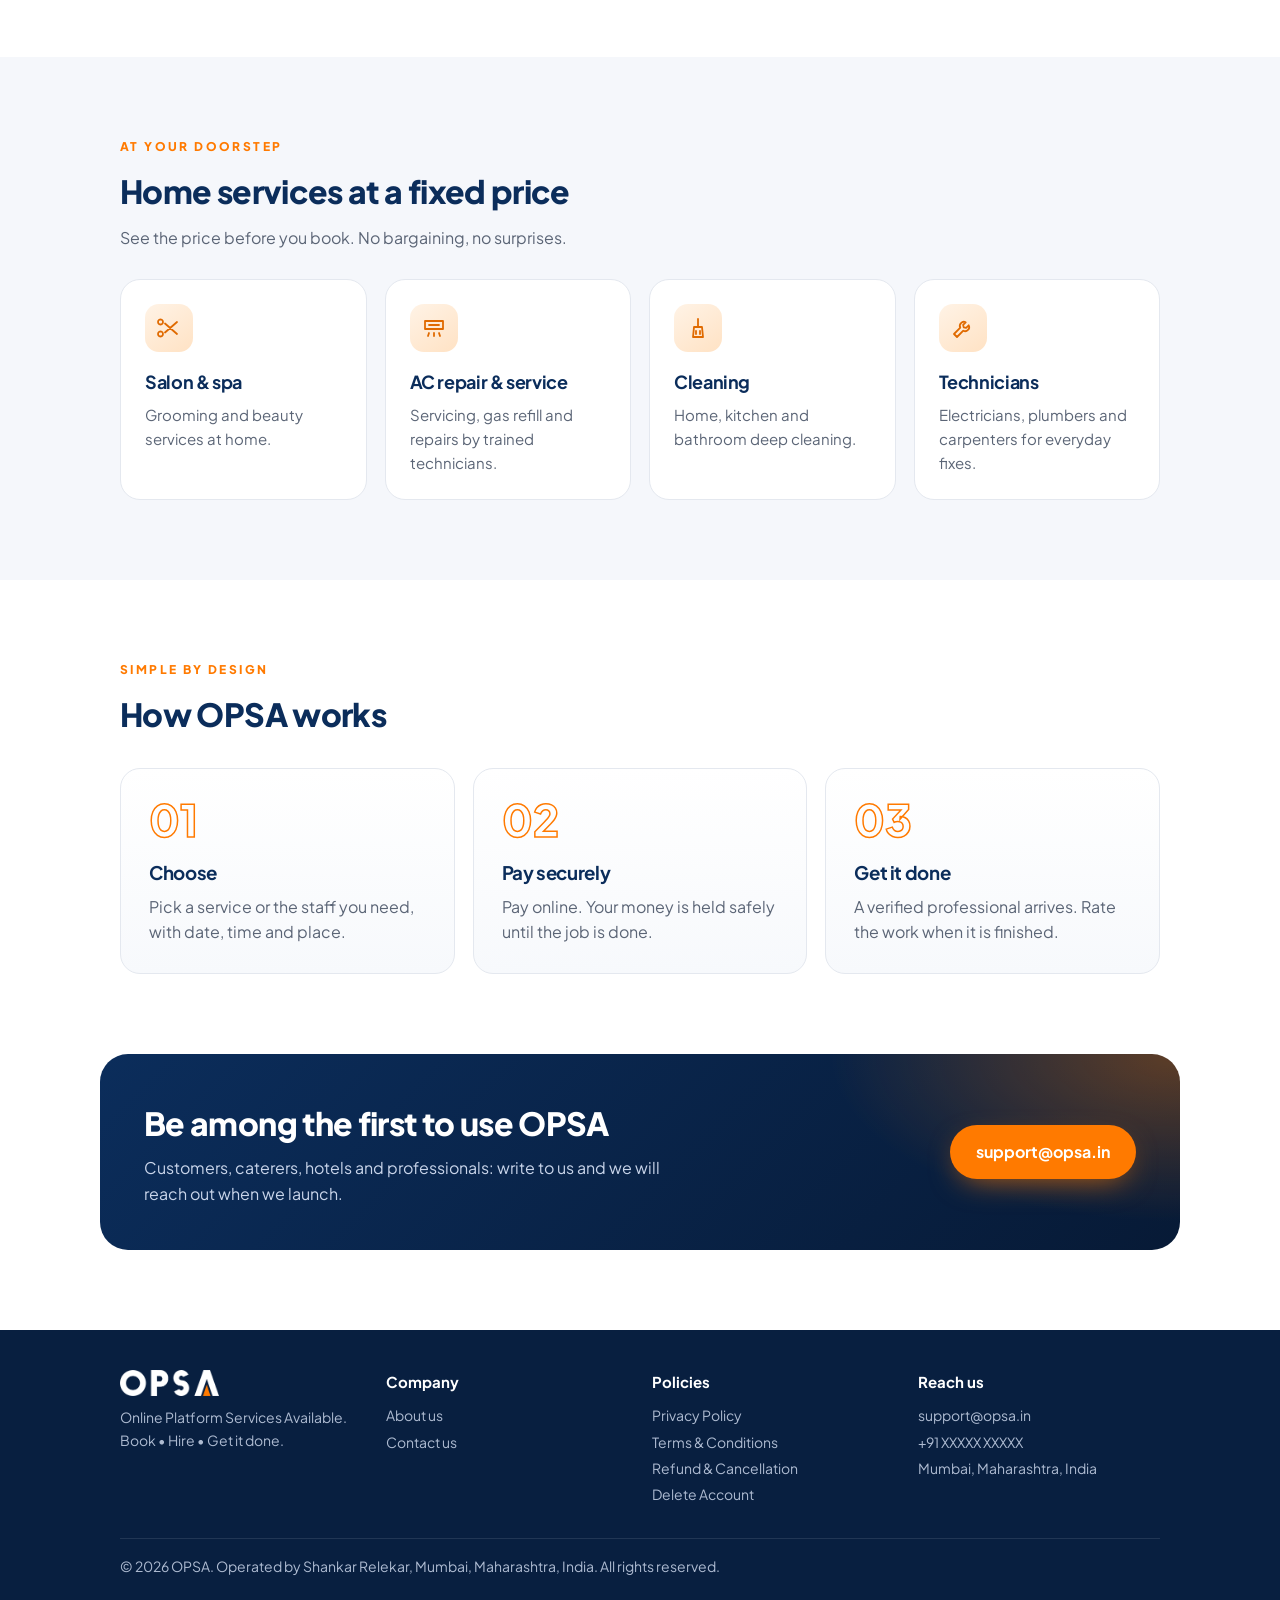
==== commit d8b1d5f6: "Add account deletion page and footer link Play Console needs a public URL where users can request ac" ====
--- a/index.html
+++ b/index.html
@@ -87,7 +87,7 @@
   <div class="cols">
     <div><img src="assets/logo-white.png" alt="OPSA"><div>Online Platform Services Available.<br>Book &bull; Hire &bull; Get it done.</div></div>
     <div><h4>Company</h4><a href="about.html">About us</a><a href="contact.html">Contact us</a></div>
-    <div><h4>Policies</h4><a href="privacy.html">Privacy Policy</a><a href="terms.html">Terms &amp; Conditions</a><a href="refund.html">Refund &amp; Cancellation</a></div>
+    <div><h4>Policies</h4><a href="privacy.html">Privacy Policy</a><a href="terms.html">Terms &amp; Conditions</a><a href="refund.html">Refund &amp; Cancellation</a><a href="delete-account.html">Delete Account</a></div>
     <div><h4>Reach us</h4><a href="mailto:support@opsa.in">support@opsa.in</a><a href="tel:+91XXXXXXXXXX">+91 XXXXX XXXXX</a><span>Mumbai, Maharashtra, India</span></div>
   </div>
   <div class="legal">&copy; 2026 OPSA. Operated by Shankar Relekar, Mumbai, Maharashtra, India. All rights reserved.</div>
